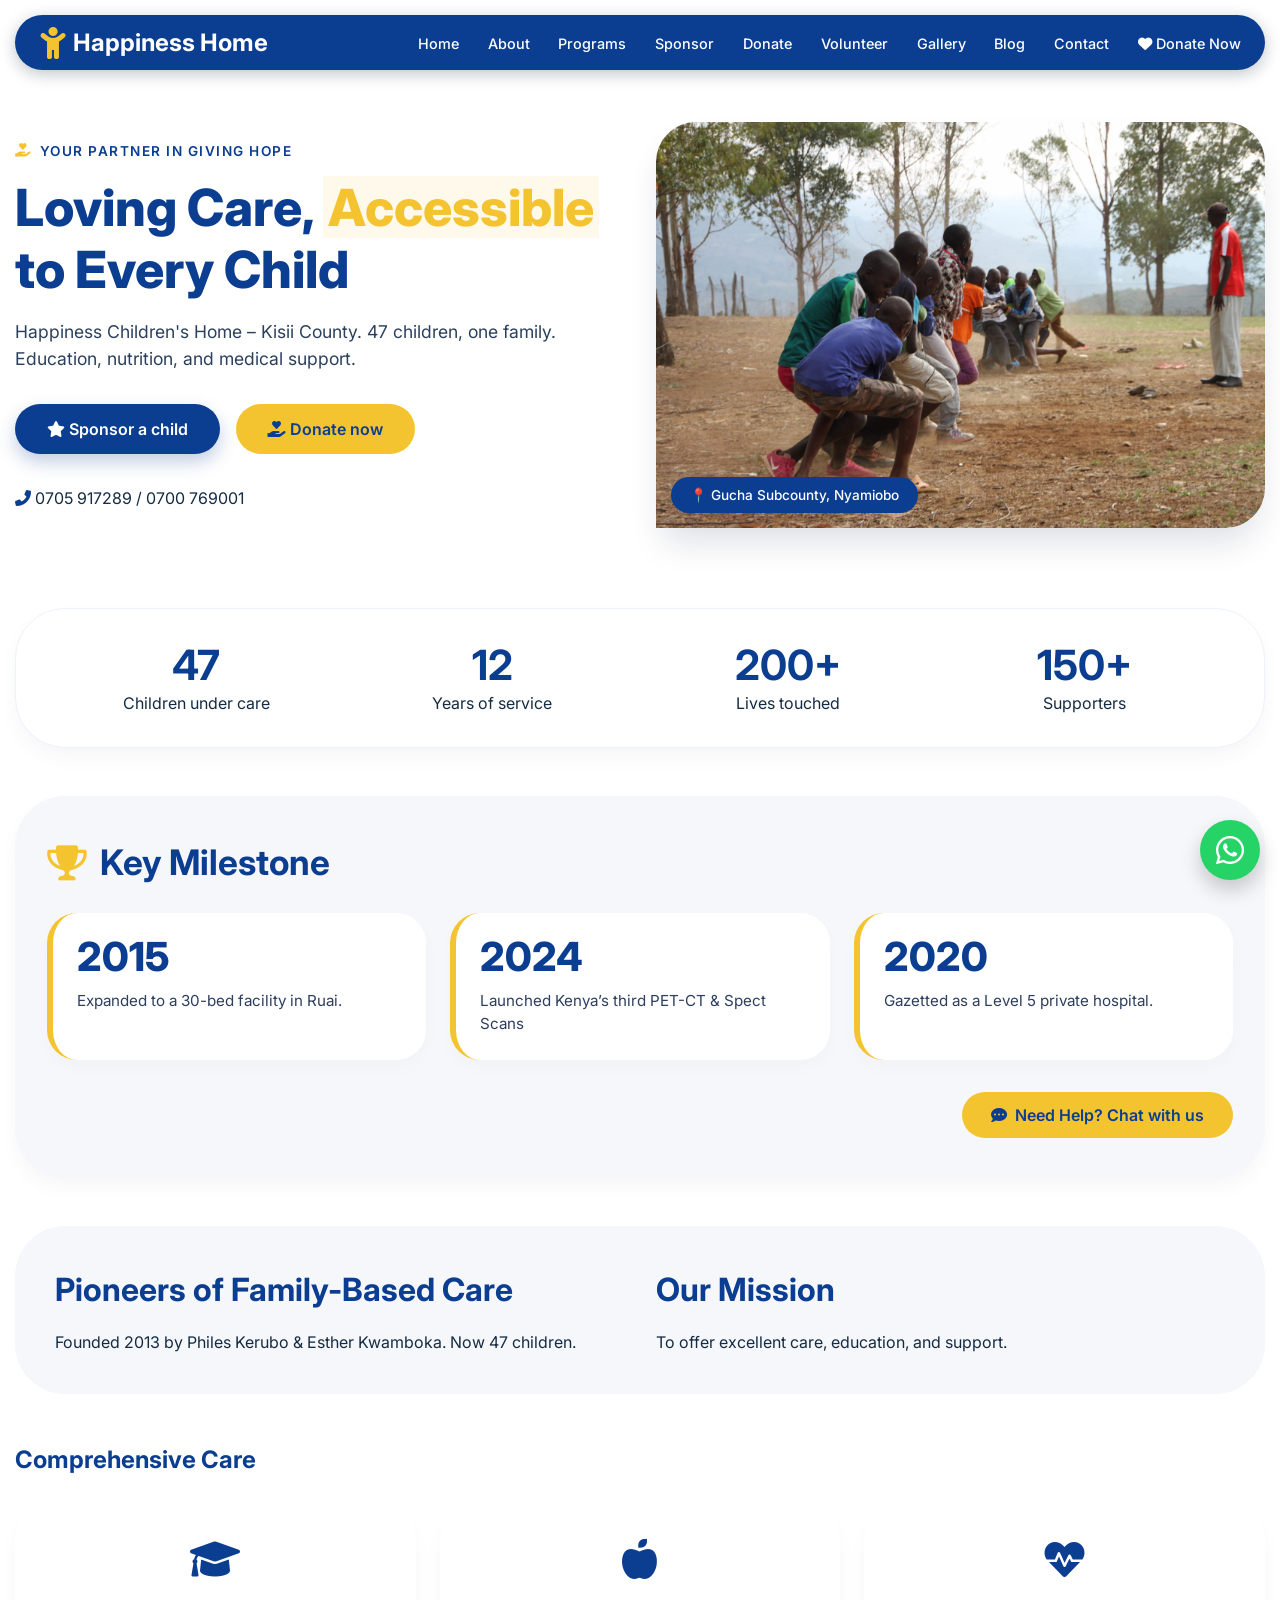
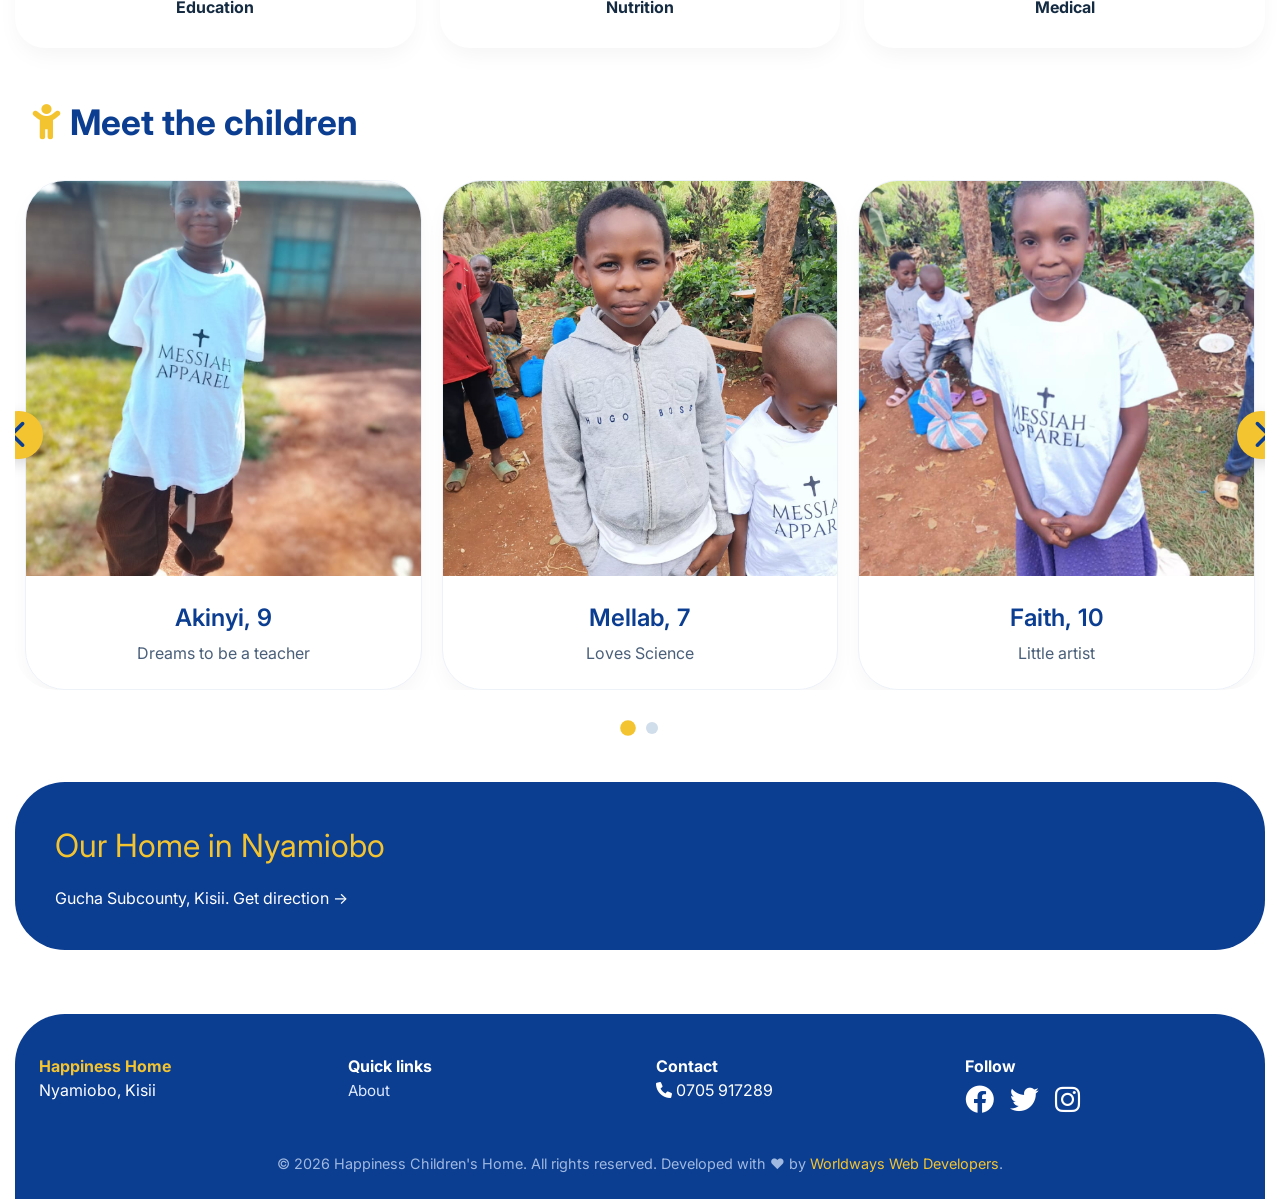
==== index.html @ 5573deca "buttons" ====
<!DOCTYPE html>
<html lang="en">
<head>
    <meta charset="UTF-8">
    <meta name="viewport" content="width=device-width, initial-scale=1.0, maximum-scale=5.0">
    <title>Happiness Children's Home | Kisii, Kenya</title>
    <!-- Font Awesome 6 -->
    <link rel="stylesheet" href="https://cdnjs.cloudflare.com/ajax/libs/font-awesome/6.0.0-beta3/css/all.min.css">
    <!-- Google Fonts: Inter -->
    <link rel="preconnect" href="https://fonts.googleapis.com">
    <link rel="preconnect" href="https://fonts.gstatic.com" crossorigin>
    <link href="https://fonts.googleapis.com/css2?family=Inter:opsz,wght@14..32,300..700&display=swap" rel="stylesheet">
    <style>
        /* === styles.css - fully responsive with logo image and mobile nav buttons === */
        * {
            margin: 0;
            padding: 0;
            box-sizing: border-box;
        }

        body {
            font-family: "Inter", sans-serif;
            background-color: #ffffff;
            color: #152b42;
            line-height: 1.5;
            padding: 15px 15px 0;
        }

        :root {
            --dark-blue: #0B3D91;
            --white: #FFFFFF;
            --soft-gold: #F4C430;
            --light-sky: #4DA6FF;
            --light-bg: #F5F7FA;
            --text-dark: #13294b;
            --shadow: 0 20px 35px -8px rgba(0, 30, 60, 0.15);
            --card-shadow: 0 10px 25px -5px rgba(0, 0, 0, 0.05);
        }

        /* floating navigation */
        .floating-nav {
            position: sticky;
            top: 15px;
            z-index: 1000;
            background-color: var(--dark-blue);
            box-shadow: 0 4px 16px rgba(0, 20, 40, 0.25);
            width: 100%;
            max-width: 1280px;
            margin: 0 auto 20px;
            border-radius: 60px;
        }

        .nav-container {
            display: flex;
            align-items: center;
            justify-content: space-between;
            padding: 0.6rem 1.5rem;
        }

        .logo img {
            height: 45px; /* adjust based on your logo */
            width: auto;
            display: block;
        }

        .nav-menu {
            display: flex;
            align-items: center;
            gap: 1.8rem;
            list-style: none;
        }

        .nav-menu li a {
            color: var(--white);
            text-decoration: none;
            font-weight: 500;
            font-size: 0.9rem;
            transition: 0.2s;
            padding-bottom: 0.25rem;
            border-bottom: 2px solid transparent;
            white-space: nowrap;
        }

        .nav-menu li a:hover {
            border-bottom-color: var(--soft-gold);
            color: var(--soft-gold);
        }

        .donate-btn-nav {
            background-color: var(--soft-gold);
            color: var(--dark-blue) !important;
            padding: 0.5rem 1.5rem !important;
            border-radius: 40px;
            font-weight: 600;
            border-bottom: none !important;
            box-shadow: 0 4px 12px rgba(0,0,0,0.1);
        }

        .donate-btn-nav:hover {
            background-color: #e6b220;
            color: #0a2e6e !important;
        }

        .hamburger {
            display: none;
            font-size: 2rem;
            color: white;
            background: none;
            border: none;
            cursor: pointer;
        }

        /* mobile menu - now contains image + navigation buttons */
        .mobile-menu {
            display: none;
            position: fixed;
            top: 85px;
            left: 15px;
            right: 15px;
            background: var(--light-bg);
            border-radius: 30px;
            padding: 1.5rem;
            box-shadow: var(--shadow);
            z-index: 999;
            border: 2px solid var(--soft-gold);
            max-height: 80vh;
            overflow-y: auto;
        }

        .mobile-menu:not(.hide) {
            display: block;
        }

        .mobile-menu img {
            max-width: 100%;
            height: auto;
            border-radius: 20px;
            display: block;
            margin: 0 auto 1.5rem;
            border: 3px solid white;
            box-shadow: 0 10px 20px rgba(0,0,0,0.1);
        }

        .mobile-nav-links {
            list-style: none;
            padding: 0;
        }

        .mobile-nav-links li {
            margin-bottom: 0.8rem;
        }

        .mobile-nav-links li a {
            display: block;
            padding: 0.8rem 1rem;
            background: white;
            color: var(--dark-blue);
            text-decoration: none;
            font-weight: 500;
            border-radius: 40px;
            text-align: center;
            border: 1px solid #e0e7f0;
            transition: 0.2s;
        }

        .mobile-nav-links li a:hover {
            background: var(--soft-gold);
            color: var(--dark-blue);
            border-color: var(--soft-gold);
        }

        .mobile-nav-links .donate-btn-mobile {
            background: var(--soft-gold);
            color: var(--dark-blue);
            font-weight: 700;
            border: none;
        }

        .mobile-nav-links .donate-btn-mobile:hover {
            background: #e6b220;
        }

        .mobile-contact {
            margin-top: 1.5rem;
            text-align: center;
            color: var(--dark-blue);
            font-weight: 500;
        }

        /* main content */
        main {
            max-width: 1280px;
            margin: 0 auto;
            padding: 0;
        }

        /* hero section */
        .hero {
            display: flex;
            align-items: center;
            gap: 2rem;
            padding: 2rem 0 3rem;
            flex-wrap: wrap;
        }

        .hero-content {
            flex: 1 1 45%;
            min-width: 280px;
        }

        .hero-content .badge {
            color: var(--dark-blue);
            font-weight: 600;
            text-transform: uppercase;
            letter-spacing: 1.5px;
            font-size: 0.85rem;
            margin-bottom: 1rem;
            display: flex;
            align-items: center;
            gap: 0.5rem;
            flex-wrap: wrap;
        }

        .hero-content h1 {
            font-size: clamp(2.2rem, 6vw, 3.2rem);
            font-weight: 800;
            line-height: 1.2;
            color: var(--dark-blue);
            margin-bottom: 1.2rem;
        }

        .hero-content h1 span {
            color: var(--soft-gold);
            background: rgba(244, 196, 48, 0.1);
            padding: 0 0.3rem;
        }

        .hero-desc {
            font-size: 1.1rem;
            color: #2b405c;
            margin-bottom: 2rem;
            max-width: 550px;
        }

        .hero-buttons {
            display: flex;
            gap: 1rem;
            flex-wrap: wrap;
        }

        .btn {
            display: inline-block;
            padding: 0.8rem 2rem;
            border-radius: 60px;
            font-weight: 600;
            text-decoration: none;
            transition: 0.2s;
            text-align: center;
        }

        .btn-primary {
            background-color: var(--dark-blue);
            color: white;
            box-shadow: 0 8px 18px rgba(11,61,145,0.25);
        }

        .btn-gold {
            background-color: var(--soft-gold);
            color: var(--dark-blue);
        }

        .hero-image {
            flex: 1 1 45%;
            min-width: 280px;
            min-height: 300px;
            position: relative;
            box-shadow: var(--shadow);
            border-radius: 40px 40px 40px 0;
            overflow: hidden;
        }

        .hero-image img {
            width: 100%;
            height: 100%;
            object-fit: cover;
            display: block;
        }

        .hero-image::after {
            content: "📍 Gucha Subcounty, Nyamiobo";
            position: absolute;
            bottom: 15px;
            left: 15px;
            background: var(--dark-blue);
            color: white;
            padding: 0.5rem 1.2rem;
            border-radius: 60px;
            font-weight: 500;
            font-size: 0.85rem;
            z-index: 2;
        }

        /* impact stats */
        .impact-stats {
            display: flex;
            flex-wrap: wrap;
            justify-content: space-between;
            background: white;
            border-radius: 50px;
            padding: 1.5rem 2rem;
            box-shadow: var(--card-shadow);
            margin: 2rem 0 3rem;
            border: 1px solid #edf2f9;
        }

        .stat-item {
            text-align: center;
            flex: 1 1 120px;
            margin: 0.5rem 0;
        }

        .stat-item h3 {
            font-size: clamp(1.8rem, 5vw, 2.6rem);
            color: var(--dark-blue);
            font-weight: 700;
            line-height: 1.2;
        }

        /* milestone section */
        .milestone-section {
            background: var(--light-bg);
            border-radius: 50px;
            padding: 2.5rem 2rem;
            margin: 3rem 0;
            box-shadow: var(--card-shadow);
        }

        .milestone-section h2 {
            color: var(--dark-blue);
            font-size: clamp(1.8rem, 5vw, 2.2rem);
            font-weight: 700;
            margin-bottom: 1.5rem;
            display: flex;
            align-items: center;
            gap: 0.8rem;
            flex-wrap: wrap;
        }

        .milestone-grid {
            display: flex;
            flex-wrap: wrap;
            gap: 1.5rem;
            justify-content: space-between;
        }

        .milestone-card {
            flex: 1 1 180px;
            background: white;
            border-radius: 30px;
            padding: 1.5rem;
            box-shadow: 0 8px 20px rgba(0,0,0,0.02);
            border-left: 6px solid var(--soft-gold);
        }

        .milestone-card .year {
            font-size: clamp(1.8rem, 4vw, 2.5rem);
            font-weight: 800;
            color: var(--dark-blue);
            line-height: 1;
        }

        .milestone-card .desc {
            margin-top: 0.8rem;
            color: #2d3e5f;
            font-size: 0.95rem;
        }

        .chat-link {
            margin-top: 2rem;
            text-align: right;
        }

        .chat-link a {
            background: var(--soft-gold);
            color: var(--dark-blue);
            padding: 0.7rem 1.8rem;
            border-radius: 60px;
            text-decoration: none;
            font-weight: 600;
            display: inline-flex;
            align-items: center;
            gap: 0.5rem;
            font-size: 1rem;
        }

        /* story mission */
        .story-mission {
            display: flex;
            flex-wrap: wrap;
            gap: 2rem;
            background: var(--light-bg);
            border-radius: 50px;
            padding: 2.5rem;
            margin: 3rem 0;
        }
        .story-col {
            flex: 1 1 250px;
        }
        .story-col h2 {
            color: var(--dark-blue);
            font-size: clamp(1.6rem, 4vw, 2rem);
            margin-bottom: 1rem;
        }

        /* programs grid */
        .programs-grid {
            display: grid;
            grid-template-columns: repeat(auto-fit, minmax(200px, 1fr));
            gap: 1.5rem;
            margin: 2rem 0;
        }
        .prog-card {
            background: white;
            padding: 1.8rem;
            border-radius: 30px;
            box-shadow: var(--card-shadow);
            text-align: center;
        }
        .prog-card i {
            font-size: 2.5rem;
            color: var(--dark-blue);
            margin-bottom: 1rem;
        }

        /* children grid */
        .children-grid {
            display: grid;
            grid-template-columns: repeat(auto-fit, minmax(240px, 1fr));
            gap: 1.5rem;
            margin: 2rem 0;
        }
        .child-card {
            background: white;
            border-radius: 30px;
            box-shadow: var(--card-shadow);
            overflow: hidden;
        }
        .child-avatar {
            height: 180px;
            background: #c2d9ff;
            display: flex;
            align-items: center;
            justify-content: center;
            font-size: 3.5rem;
        }
        .child-info {
            padding: 1.2rem;
        }

        /* flagship */
        .flagship-section {
            background: var(--dark-blue);
            color: white;
            border-radius: 50px;
            padding: 2.5rem;
            margin: 3rem 0;
        }
        .flagship-header {
            color: var(--soft-gold);
            font-size: clamp(1.6rem, 4vw, 2rem);
            margin-bottom: 1rem;
        }

        /* floating whatsapp */
        .floating-whatsapp {
            position: fixed;
            bottom: 20px;
            right: 20px;
            background-color: #25D366;
            color: white;
            width: 60px;
            height: 60px;
            border-radius: 50%;
            display: flex;
            align-items: center;
            justify-content: center;
            font-size: 2rem;
            box-shadow: 0 10px 20px rgba(0,0,0,0.2);
            z-index: 999;
            text-decoration: none;
        }

        /* footer */
        footer {
            background: var(--dark-blue);
            color: white;
            margin-top: 4rem;
            padding: 2.5rem 1.5rem 1.5rem;
            border-radius: 50px 50px 0 0;
        }
        .footer-grid {
            max-width: 1280px;
            margin: 0 auto;
            display: grid;
            grid-template-columns: repeat(auto-fit, minmax(160px, 1fr));
            gap: 2rem;
        }
        .footer-col a {
            color: #deeaff;
            text-decoration: none;
            font-size: 0.95rem;
        }
        .social-icons a {
            font-size: 1.8rem;
            margin-right: 1rem;
            color: white;
        }
        .copyright {
            text-align: center;
            padding-top: 2rem;
            color: #a0b9e0;
            font-size: 0.9rem;
        }

        /* mobile breakpoints */
        @media screen and (max-width: 900px) {
            .nav-menu {
                display: none; /* hide desktop menu */
            }

            .hamburger {
                display: block;
            }

            body {
                padding: 10px 10px 0;
            }

            .floating-nav {
                top: 10px;
                border-radius: 40px;
            }

            .logo img {
                height: 40px;
            }

            .hero {
                padding: 1.5rem 0 2rem;
            }

            .hero-buttons .btn {
                width: 100%;
            }

            .impact-stats {
                flex-direction: column;
                gap: 1rem;
            }

            .milestone-grid {
                flex-direction: column;
            }

            .chat-link {
                text-align: center;
            }

            .chat-link a {
                width: 100%;
                justify-content: center;
            }

            .programs-grid {
                grid-template-columns: 1fr;
            }
        }

        /* small phones */
        @media screen and (max-width: 480px) {
            .hero-content h1 {
                font-size: 2rem;
            }

            .hero-image {
                min-height: 250px;
            }

            .hero-image::after {
                font-size: 0.75rem;
                padding: 0.4rem 1rem;
            }

            .footer-grid {
                grid-template-columns: 1fr;
                text-align: center;
            }

            .social-icons {
                justify-content: center;
                display: flex;
            }
        }
         .logo a {
            font-weight: 700;
            font-size: 1.5rem;
            color: var(--white);
            text-decoration: none;
            display: flex;
            align-items: center;
            gap: 0.4rem;
        }

        .logo i {
            color: var(--soft-gold);
            font-size: 2rem;
        }
    </style>
</head>
<body>
    <!-- floating navigation with logo image -->
    <nav class="floating-nav">
        <div class="nav-container">
            <div class="logo">
                  <a href="#"><i class="fas fa-child"></i> Happiness Home</a>
            </div>
            <!-- desktop menu -->
            <ul class="nav-menu" id="navMenu">
                <li><a href="index.html">Home</a></li>
            <li><a href="about.html">About</a></li>
            <li><a href="programs.html">Programs</a></li>
            <li><a href="sponsor.html">Sponsor</a></li>
            <li><a href="donate.html">Donate</a></li>
            <li><a href="volunteer.html">Volunteer</a></li>
            <li><a href="gallery.html">Gallery</a></li>
            <li><a href="blog.html">Blog</a></li>
            <li><a href="contact.html">Contact</a></li>
            <li><a href="donate.html" class="donate-btn-mobile"><i class="fas fa-heart"></i> Donate Now</a></li>
            </ul>
            <!-- hamburger button -->
            <button class="hamburger" id="hamburgerBtn"><i class="fas fa-bars"></i></button>
        </div>
    </nav>

    <!-- mobile menu (image + navigation buttons) -->
    <div id="mobileMenu" class="mobile-menu hide">
        <ul class="mobile-nav-links">
            <li><a href="index.html">Home</a></li>
            <li><a href="about.html">About</a></li>
            <li><a href="programs.html">Programs</a></li>
            <li><a href="sponsor.html">Sponsor</a></li>
            <li><a href="donate.html">Donate</a></li>
            <li><a href="volunteer.html">Volunteer</a></li>
            <li><a href="gallery.html">Gallery</a></li>
            <li><a href="blog.html">Blog</a></li>
            <li><a href="contact.html">Contact</a></li>
            <li><a href="donate.html" class="donate-btn-mobile"><i class="fas fa-heart"></i> Donate Now</a></li>
        </ul>
        <div class="mobile-contact">
            <i class="fas fa-phone-alt"></i> 0705 917289 | 0700 769001
        </div>
    </div>

    <!-- floating whatsapp -->
    <a href="https://wa.me/254705917289" class="floating-whatsapp" target="_blank"><i class="fab fa-whatsapp"></i></a>

    <main>
        <!-- hero section with image -->
        <section class="hero">
            <div class="hero-content">
                <div class="badge"><i class="fas fa-hand-holding-heart" style="color:var(--soft-gold);"></i> YOUR PARTNER IN GIVING HOPE</div>
                <h1>Loving Care, <span>Accessible</span> to Every Child</h1>
                <p class="hero-desc">Happiness Children's Home – Kisii County. 47 children, one family. Education, nutrition, and medical support.</p>
                <div class="hero-buttons">
                    <a href="sponsor.html" class="btn btn-primary"><i class="fas fa-star"></i> Sponsor a child</a>
                    <a href="donate.html" class="btn btn-gold"><i class="fas fa-hand-holding-heart"></i> Donate now</a>
                </div>
                <p style="margin-top: 2rem;"><i class="fas fa-phone-alt" style="color:var(--dark-blue);"></i> 0705 917289 / 0700 769001</p>
            </div>
            <div class="hero-image">
                <img src="images/home.png" alt="Happiness Children's Home" onerror="this.onerror=null; this.src='images/home.jpg'">
            </div>
        </section>

        <!-- impact stats -->
        <div class="impact-stats">
            <div class="stat-item"><h3>47</h3><p>Children under care</p></div>
            <div class="stat-item"><h3>12</h3><p>Years of service</p></div>
            <div class="stat-item"><h3>200+</h3><p>Lives touched</p></div>
            <div class="stat-item"><h3>150+</h3><p>Supporters</p></div>
        </div>

        <!-- milestone section -->
        <div class="milestone-section">
            <h2><i class="fas fa-trophy" style="color:var(--soft-gold);"></i> Key Milestone</h2>
            <div class="milestone-grid">
                <div class="milestone-card">
                    <div class="year">2015</div>
                    <div class="desc">Expanded to a 30-bed facility in Ruai.</div>
                </div>
                <div class="milestone-card">
                    <div class="year">2024</div>
                    <div class="desc">Launched Kenya’s third PET-CT & Spect Scans</div>
                </div>
                <div class="milestone-card">
                    <div class="year">2020</div>
                    <div class="desc">Gazetted as a Level 5 private hospital.</div>
                </div>
            </div>
            <div class="chat-link">
                <a href="#"><i class="fas fa-comment-dots"></i> Need Help? Chat with us</a>
            </div>
        </div>

        <!-- story mission -->
        <div class="story-mission">
            <div class="story-col">
                <h2>Pioneers of Family-Based Care</h2>
                <p>Founded 2013 by Philes Kerubo & Esther Kwamboka. Now 47 children.</p>
            </div>
            <div class="story-col">
                <h2>Our Mission</h2>
                <p>To offer excellent care, education, and support.</p>
            </div>
        </div>

        <h2 style="color:var(--dark-blue);">Comprehensive Care</h2>
        <div class="programs-grid">
            <div class="prog-card"><i class="fas fa-graduation-cap"></i><h4>Education</h4></div>
            <div class="prog-card"><i class="fas fa-apple-alt"></i><h4>Nutrition</h4></div>
            <div class="prog-card"><i class="fas fa-heartbeat"></i><h4>Medical</h4></div>
        </div>

       <!-- ========== MEET THE CHILDREN CAROUSEL SECTION ========== -->
<!-- Include this HTML where you want the carousel to appear.   -->
<!-- Make sure the images (child1.png, child2.png, ...) exist   -->
<!-- in the "images" folder, or adjust the paths accordingly.   -->

<style>
  /* ---------- carousel container ---------- */
  .children-carousel-section {
    margin: 3rem 0;
    position: relative;
    font-family: 'Inter', sans-serif;
  }

  .children-carousel-section h2 {
    color: #0B3D91;
    font-size: 2.2rem;
    margin-bottom: 2rem;
    padding: 0 1rem;
  }

  .carousel-container {
    position: relative;
    max-width: 1280px;
    margin: 0 auto;
    overflow: hidden;
    border-radius: 40px;
  }

  .carousel-track-wrapper {
    overflow: hidden;
    border-radius: 40px;
  }

  .carousel-track {
    display: flex;
    transition: transform 0.4s ease-in-out;
    gap: 0; /* no gap – images will be side by side */
  }

  /* ---------- child card ---------- */
  .child-card-carousel {
    flex: 0 0 calc(33.333% - 0px); /* three items per row on desktop */
    min-width: 0;
    padding: 0 10px; /* small spacing between cards */
    box-sizing: border-box;
  }

  .child-card-inner {
    background: white;
    border-radius: 40px;
    overflow: hidden;
    box-shadow: 0 10px 25px -5px rgba(0, 0, 0, 0.05);
    border: 1px solid #edf2f9;
    transition: all 0.3s ease;
    cursor: pointer;
  }

  .child-card-inner:hover {
    transform: scale(1.02);
    box-shadow: 0 20px 30px -8px rgba(11, 61, 145, 0.2);
    border-color: #F4C430;
  }

  .child-image {
    width: 100%;
    aspect-ratio: 1 / 1; /* square image */
    overflow: hidden;
    background: #c2d9ff; /* fallback */
  }

  .child-image img {
    width: 100%;
    height: 100%;
    object-fit: cover;
    display: block;
    transition: transform 0.4s ease;
  }

  .child-card-inner:hover .child-image img {
    transform: scale(1.05);
  }

  .child-info-carousel {
    padding: 1.5rem;
    text-align: center;
  }

  .child-info-carousel h4 {
    font-size: 1.5rem;
    color: #0B3D91;
    margin-bottom: 0.3rem;
    font-weight: 600;
  }

  .child-info-carousel p {
    color: #4a5f79;
    font-size: 1rem;
  }

  /* ---------- navigation arrows ---------- */
  .carousel-arrow {
    position: absolute;
    top: 50%;
    transform: translateY(-50%);
    width: 48px;
    height: 48px;
    background: #F4C430;
    border: none;
    border-radius: 50%;
    box-shadow: 0 5px 15px rgba(0,0,0,0.15);
    cursor: pointer;
    display: flex;
    align-items: center;
    justify-content: center;
    font-size: 1.8rem;
    color: #0B3D91;
    transition: all 0.2s;
    z-index: 10;
  }

  .carousel-arrow:hover {
    background: #e6b220;
    transform: translateY(-50%) scale(1.05);
  }

  .carousel-arrow.left {
    left: -20px;
  }

  .carousel-arrow.right {
    right: -20px;
  }

  /* ---------- dots indicators ---------- */
  .carousel-dots {
    display: flex;
    justify-content: center;
    gap: 12px;
    margin-top: 2rem;
  }

  .dot {
    width: 12px;
    height: 12px;
    border-radius: 50%;
    background: #d0ddeb;
    border: none;
    cursor: pointer;
    transition: all 0.2s;
  }

  .dot.active {
    background: #F4C430;
    transform: scale(1.3);
  }

  /* ---------- responsive design ---------- */
  @media screen and (max-width: 1000px) {
    .child-card-carousel {
      flex: 0 0 calc(50% - 0px); /* two items per row on tablet */
    }
    .carousel-arrow.left {
      left: -10px;
    }
    .carousel-arrow.right {
      right: -10px;
    }
  }

  @media screen and (max-width: 600px) {
    .child-card-carousel {
      flex: 0 0 calc(100% - 0px); /* one item per row on mobile */
    }
    .carousel-arrow {
      width: 40px;
      height: 40px;
      font-size: 1.5rem;
    }
    .carousel-arrow.left {
      left: 5px;
    }
    .carousel-arrow.right {
      right: 5px;
    }
    .children-carousel-section h2 {
      font-size: 1.8rem;
      text-align: center;
    }
  }

  /* fallback if images missing */
  .child-image img[src*="child"] {
    background: #c2d9ff;
  }
</style>

<section class="children-carousel-section">
  <h2><i class="fas fa-child" style="color: #F4C430;"></i> Meet the children</h2>

  <div class="carousel-container">
    <div class="carousel-track-wrapper">
      <div class="carousel-track" id="childTrack">
        <!-- child cards will be injected here via JavaScript -->
      </div>
    </div>

    <!-- navigation arrows -->
    <button class="carousel-arrow left" id="prevChildBtn"><i class="fas fa-chevron-left"></i></button>
    <button class="carousel-arrow right" id="nextChildBtn"><i class="fas fa-chevron-right"></i></button>
  </div>

  <!-- dots indicators -->
  <div class="carousel-dots" id="childDots"></div>
</section>

<script>
  (function() {
    // ---------- CHILDREN DATA ----------
    // Replace with your actual children data. Images should be in "images/" folder.
    const children = [
      { name: 'Akinyi', age: 9, image: 'images/m1.jpg', dream: 'Dreams to be a teacher' },
      { name: 'Mellab', age: 7, image: 'images/m2.jpg', dream: 'Loves Science' },
      { name: 'Faith', age: 10, image: 'images/m3.jpg', dream: 'Little artist' },
      { name: 'Mary', age: 9, image: 'images/m4.jpg', dream: 'Loves science' },
      { name: 'Miriam', age: 11, image: 'images/m5.jpg', dream: 'Wants to be a nurse' },
      { name: 'Samuel', age: 3, image: 'images/m6.jpg', dream: 'Enjoys singing' }
      // add more as needed
    ];

    // Carousel configuration
    const track = document.getElementById('childTrack');
    const dotsContainer = document.getElementById('childDots');
    const prevBtn = document.getElementById('prevChildBtn');
    const nextBtn = document.getElementById('nextChildBtn');

    let currentIndex = 0;
    let visibleCount = 3; // default, will update on resize

    // Function to determine visible cards based on screen width
    function getVisibleCount() {
      if (window.innerWidth <= 600) return 1;
      if (window.innerWidth <= 1000) return 2;
      return 3;
    }

    // Render all cards
    function renderCards() {
      track.innerHTML = '';
      children.forEach((child, index) => {
        const card = document.createElement('div');
        card.className = 'child-card-carousel';
        card.innerHTML = `
          <div class="child-card-inner">
            <div class="child-image">
              <img src="${child.image}" alt="${child.name}" 
                onerror="this.onerror=null; this.src='data:image/svg+xml,%3Csvg%20xmlns%3D%22http%3A%2F%2Fwww.w3.org%2F2000%2Fsvg%22%20width%3D%22400%22%20height%3D%22400%22%20viewBox%3D%220%200%20400%20400%22%3E%3Crect%20width%3D%22400%22%20height%3D%22400%22%20fill%3D%22%23c2d9ff%22%2F%3E%3Ctext%20x%3D%2250%22%20y%3D%22200%22%20font-family%3D%22Arial%22%20font-size%3D%2224%22%20fill%3D%22%230B3D91%22%3E${child.name}%3C%2Ftext%3E%3C%2Fsvg%3E';">
            </div>
            <div class="child-info-carousel">
              <h4>${child.name}, ${child.age}</h4>
              <p>${child.dream}</p>
            </div>
          </div>
        `;
        track.appendChild(card);
      });
    }

    // Update dots
    function updateDots() {
      const totalSlides = Math.ceil(children.length / visibleCount);
      dotsContainer.innerHTML = '';
      for (let i = 0; i < totalSlides; i++) {
        const dot = document.createElement('button');
        dot.className = 'dot' + (i === currentIndex ? ' active' : '');
        dot.setAttribute('data-index', i);
        dot.addEventListener('click', () => {
          currentIndex = i;
          slideToCurrent();
          updateDots();
        });
        dotsContainer.appendChild(dot);
      }
    }

    // Slide to current index based on visible count
    function slideToCurrent() {
      const maxIndex = Math.ceil(children.length / visibleCount) - 1;
      if (currentIndex < 0) currentIndex = 0;
      if (currentIndex > maxIndex) currentIndex = maxIndex;

      const slideWidth = track.children[0]?.offsetWidth || 0;
      const shift = currentIndex * visibleCount * slideWidth;
      track.style.transform = `translateX(-${shift}px)`;

      // update active dot
      Array.from(dotsContainer.children).forEach((dot, i) => {
        dot.classList.toggle('active', i === currentIndex);
      });
    }

    // Recalculate on resize
    function onResize() {
      const newVisible = getVisibleCount();
      if (newVisible !== visibleCount) {
        visibleCount = newVisible;
        currentIndex = 0; // reset to first slide
        updateDots();
        slideToCurrent();
      } else {
        // still need to adjust position because width changed
        slideToCurrent();
      }
    }

    // Event listeners
    prevBtn.addEventListener('click', () => {
      if (currentIndex > 0) {
        currentIndex--;
        slideToCurrent();
        updateDots();
      }
    });

    nextBtn.addEventListener('click', () => {
      const maxIndex = Math.ceil(children.length / visibleCount) - 1;
      if (currentIndex < maxIndex) {
        currentIndex++;
        slideToCurrent();
        updateDots();
      }
    });

    // Touch support (simple swipe)
    let touchStartX = 0;
    track.addEventListener('touchstart', (e) => {
      touchStartX = e.changedTouches[0].screenX;
    }, { passive: true });

    track.addEventListener('touchend', (e) => {
      const touchEndX = e.changedTouches[0].screenX;
      const diff = touchStartX - touchEndX;
      if (Math.abs(diff) > 50) { // swipe threshold
        if (diff > 0) {
          // swipe left -> next
          nextBtn.click();
        } else {
          // swipe right -> previous
          prevBtn.click();
        }
      }
    });

    // Initialize
    renderCards();
    visibleCount = getVisibleCount();
    updateDots();
    slideToCurrent();

    // Listen to resize
    window.addEventListener('resize', onResize);
  })();
</script>
<!-- ========== END CAROUSEL SECTION ========== -->

        <div class="flagship-section">
            <div class="flagship-header">Our Home in Nyamiobo</div>
            <p>Gucha Subcounty, Kisii. Get direction →</p>
        </div>
    </main>

    <footer>
        <div class="footer-grid">
            <div class="footer-col"><h4 style="color:var(--soft-gold);">Happiness Home</h4><p>Nyamiobo, Kisii</p></div>
            <div class="footer-col"><h4>Quick links</h4><p><a href="#">About</a></p></div>
            <div class="footer-col"><h4>Contact</h4><p><i class="fas fa-phone"></i> 0705 917289</p></div>
            <div class="footer-col"><h4>Follow</h4><div class="social-icons"><a href="#"><i class="fab fa-facebook"></i></a><a href="#"><i class="fab fa-twitter"></i></a><a href="#"><i class="fab fa-instagram"></i></a></div></div>
        </div>
        <!-- Copyright section with auto-updating year and developer credit -->
<div class="copyright" style="text-align: center; padding-top: 2rem; color: #a0b9e0; font-size: 0.9rem;">
    <p>
        © <span id="currentYear"></span> Happiness Children's Home. All rights reserved. 
        Developed with ❤️ by <a href="https://www.worldwaysweb-developers.co.ke/" target="_blank" rel="noopener noreferrer" style="color: #F4C430; text-decoration: none;">Worldways Web Developers</a>.
    </p>
</div>

<script>
    // Update copyright year automatically
    document.getElementById('currentYear').textContent = new Date().getFullYear();
</script>
    </footer>

    <script>
        (function() {
            const hamburger = document.getElementById('hamburgerBtn');
            const mobileMenu = document.getElementById('mobileMenu');

            // ensure hidden initially
            mobileMenu.classList.add('hide');

            hamburger.addEventListener('click', function(event) {
                event.stopPropagation();
                mobileMenu.classList.toggle('hide');
                // change icon
                const icon = hamburger.querySelector('i');
                if (mobileMenu.classList.contains('hide')) {
                    icon.classList.remove('fa-times');
                    icon.classList.add('fa-bars');
                } else {
                    icon.classList.remove('fa-bars');
                    icon.classList.add('fa-times');
                }
            });

            // close menu when clicking outside
            document.addEventListener('click', function(event) {
                if (!mobileMenu.contains(event.target) && !hamburger.contains(event.target) && !mobileMenu.classList.contains('hide')) {
                    mobileMenu.classList.add('hide');
                    hamburger.querySelector('i').classList.remove('fa-times');
                    hamburger.querySelector('i').classList.add('fa-bars');
                }
            });

            // prevent closing when clicking inside menu
            mobileMenu.addEventListener('click', function(event) {
                event.stopPropagation();
            });

            // handle window resize to reset menu if needed
            window.addEventListener('resize', function() {
                if (window.innerWidth > 900) {
                    mobileMenu.classList.add('hide');
                    const icon = hamburger.querySelector('i');
                    icon.classList.remove('fa-times');
                    icon.classList.add('fa-bars');
                }
            });
        })();
    </script>
</body>
</html>
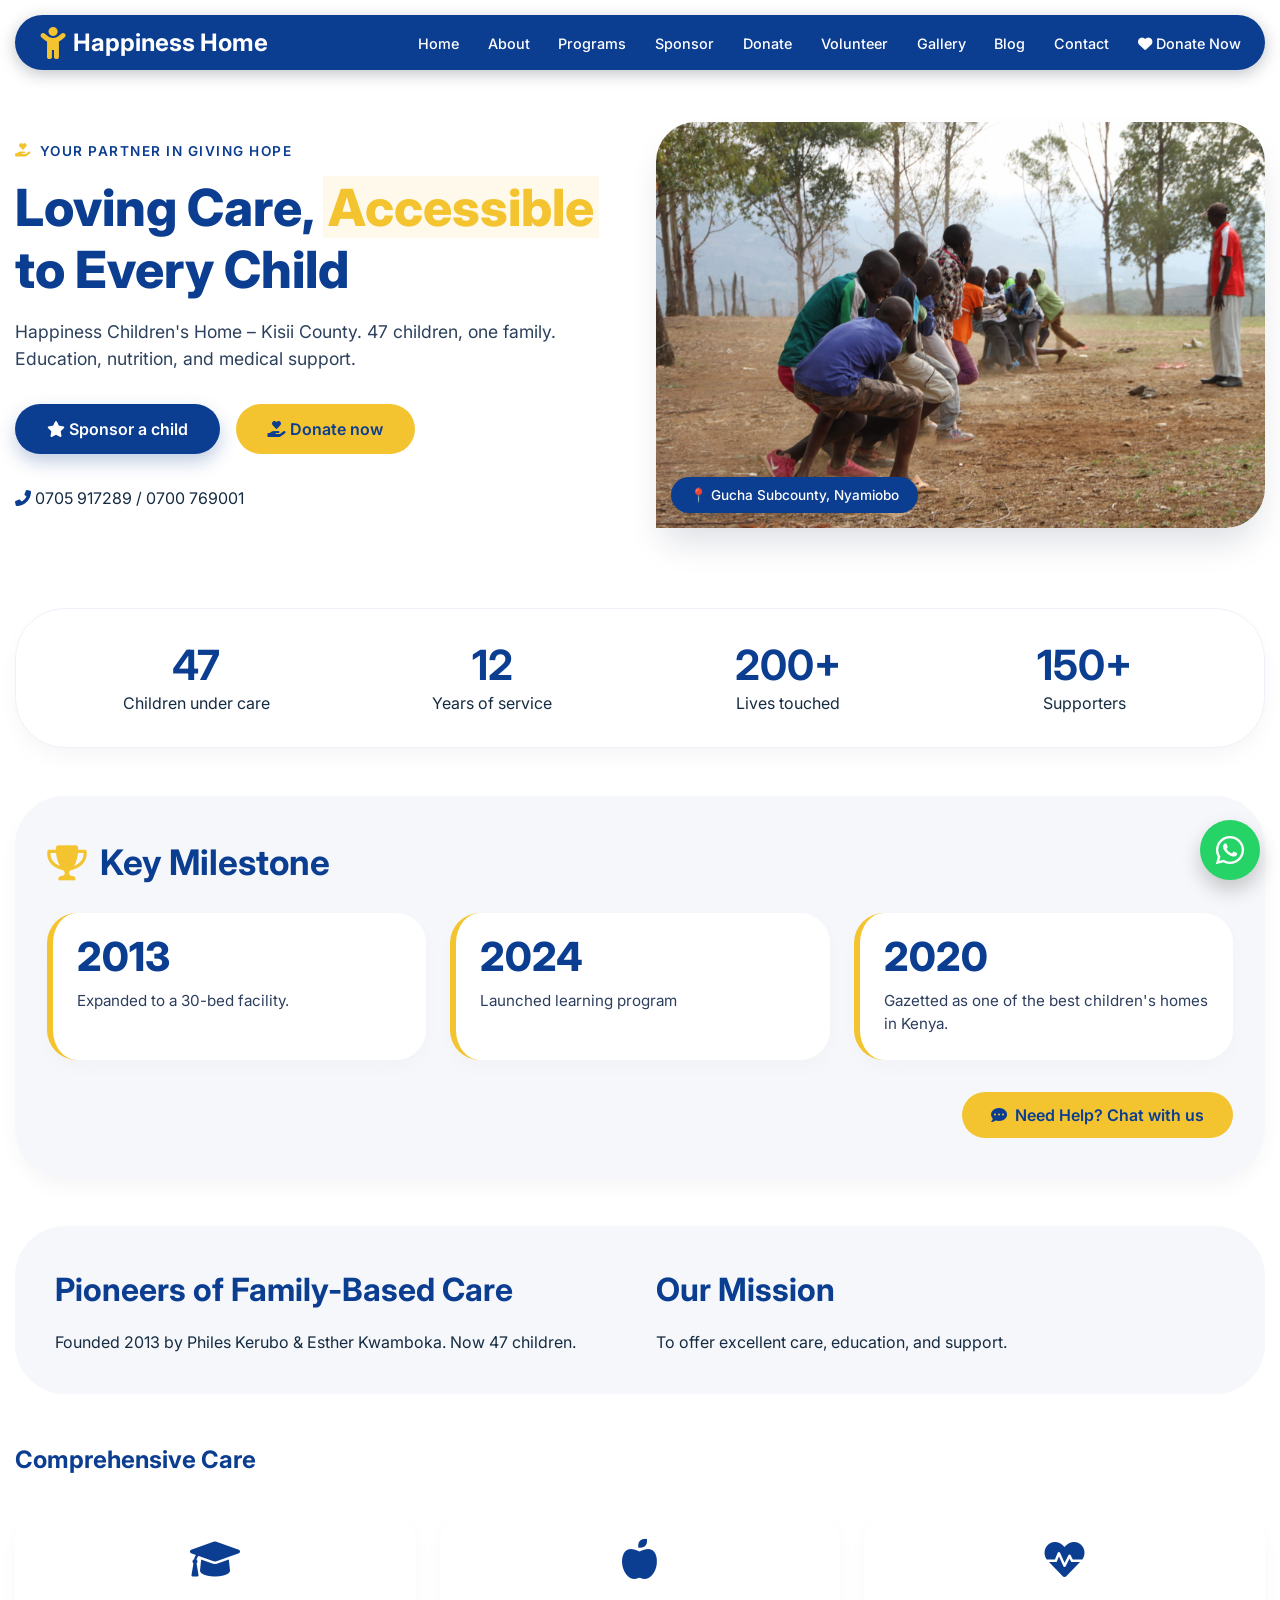
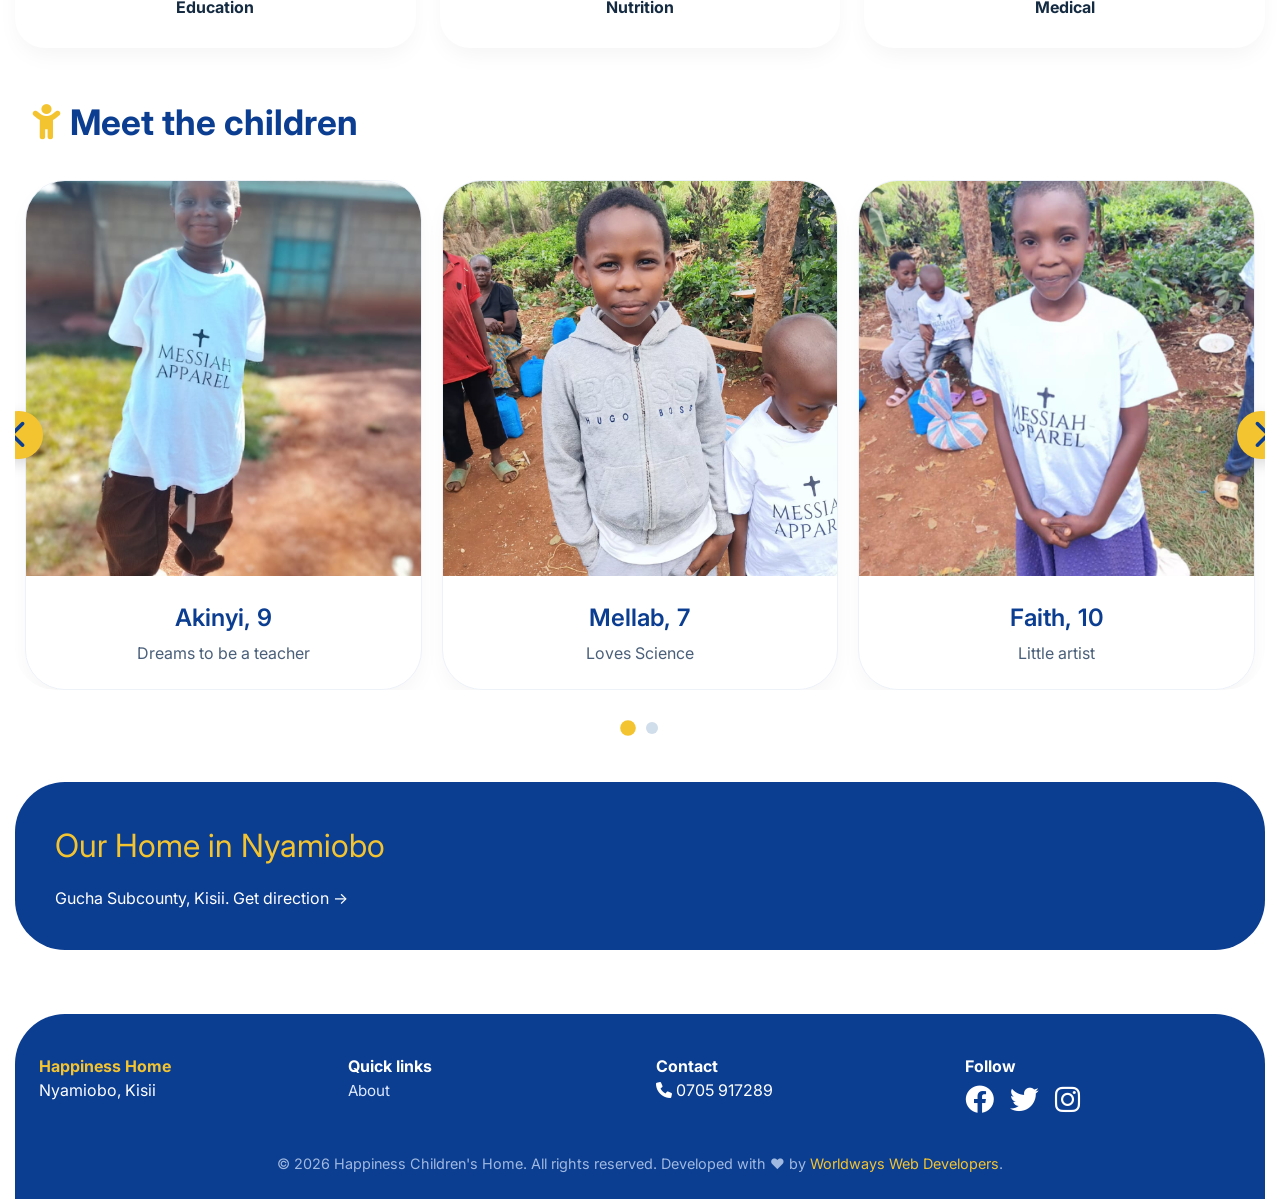
==== commit 1bcaf1ae: "full updated version of the web" ====
--- a/index.html
+++ b/index.html
@@ -695,16 +695,16 @@
             <h2><i class="fas fa-trophy" style="color:var(--soft-gold);"></i> Key Milestone</h2>
             <div class="milestone-grid">
                 <div class="milestone-card">
-                    <div class="year">2015</div>
-                    <div class="desc">Expanded to a 30-bed facility in Ruai.</div>
+                    <div class="year">2013</div>
+                    <div class="desc">Expanded to a 30-bed facility.</div>
                 </div>
                 <div class="milestone-card">
                     <div class="year">2024</div>
-                    <div class="desc">Launched Kenya’s third PET-CT & Spect Scans</div>
+                    <div class="desc">Launched learning program</div>
                 </div>
                 <div class="milestone-card">
                     <div class="year">2020</div>
-                    <div class="desc">Gazetted as a Level 5 private hospital.</div>
+                    <div class="desc">Gazetted as one of the best children's homes in Kenya.</div>
                 </div>
             </div>
             <div class="chat-link">
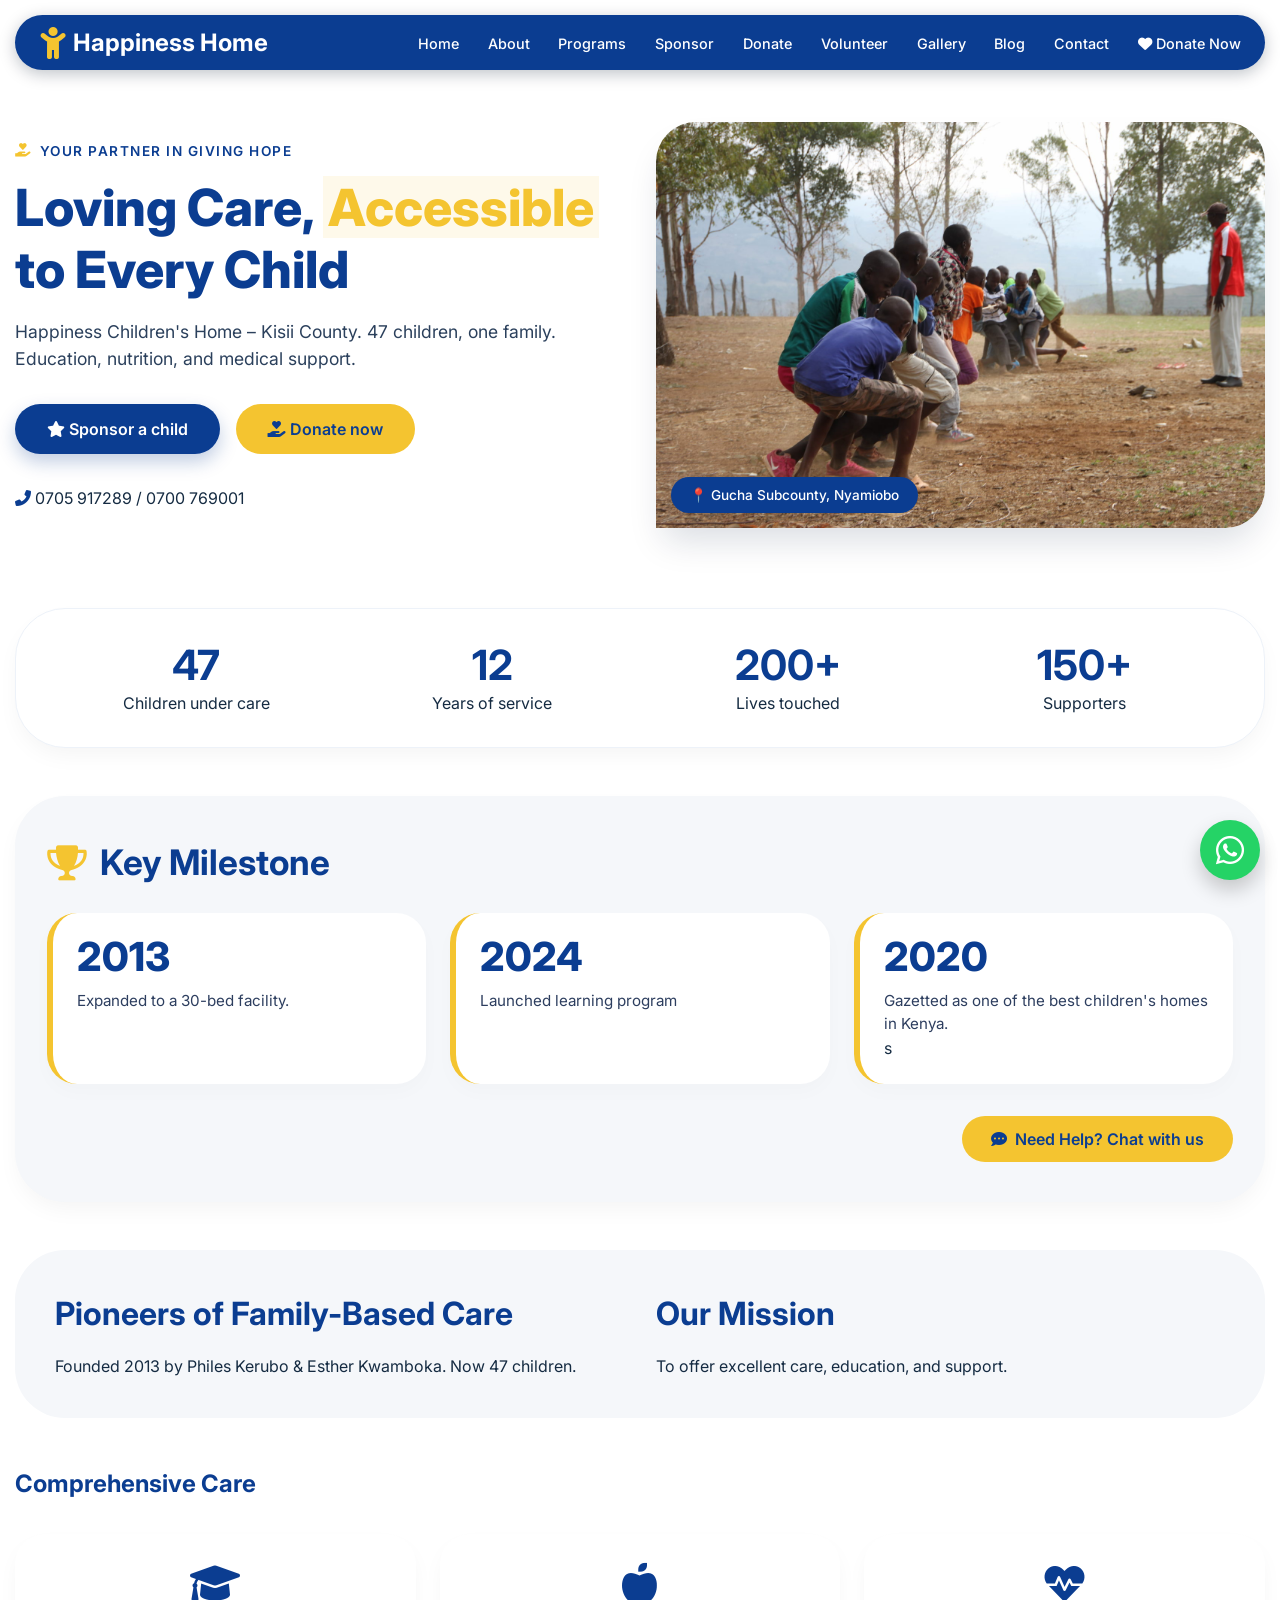
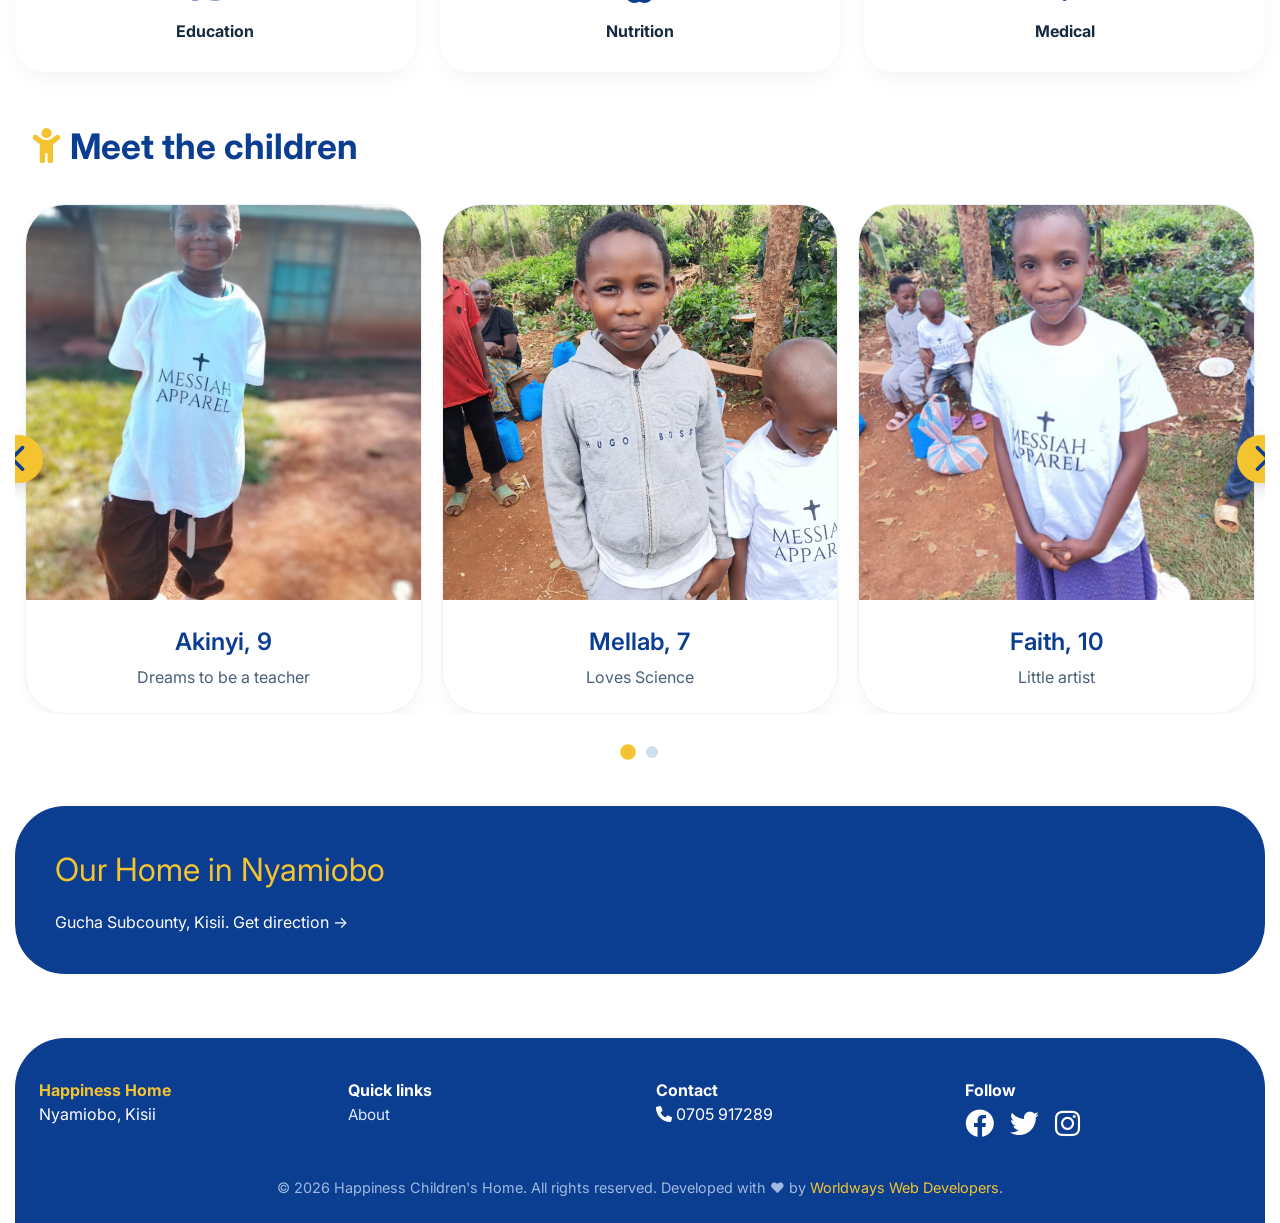
==== commit 477088ef: "google search console update" ====
--- a/index.html
+++ b/index.html
@@ -4,6 +4,7 @@
     <meta charset="UTF-8">
     <meta name="viewport" content="width=device-width, initial-scale=1.0, maximum-scale=5.0">
     <title>Happiness Children's Home | Kisii, Kenya</title>
+    <meta name="google-site-verification" content="googled5721e67840ba40a.html" />
     <!-- Font Awesome 6 -->
     <link rel="stylesheet" href="https://cdnjs.cloudflare.com/ajax/libs/font-awesome/6.0.0-beta3/css/all.min.css">
     <!-- Google Fonts: Inter -->
@@ -704,7 +705,7 @@
                 </div>
                 <div class="milestone-card">
                     <div class="year">2020</div>
-                    <div class="desc">Gazetted as one of the best children's homes in Kenya.</div>
+                    <div class="desc">Gazetted as one of the best children's homes in Kenya.</div>s
                 </div>
             </div>
             <div class="chat-link">
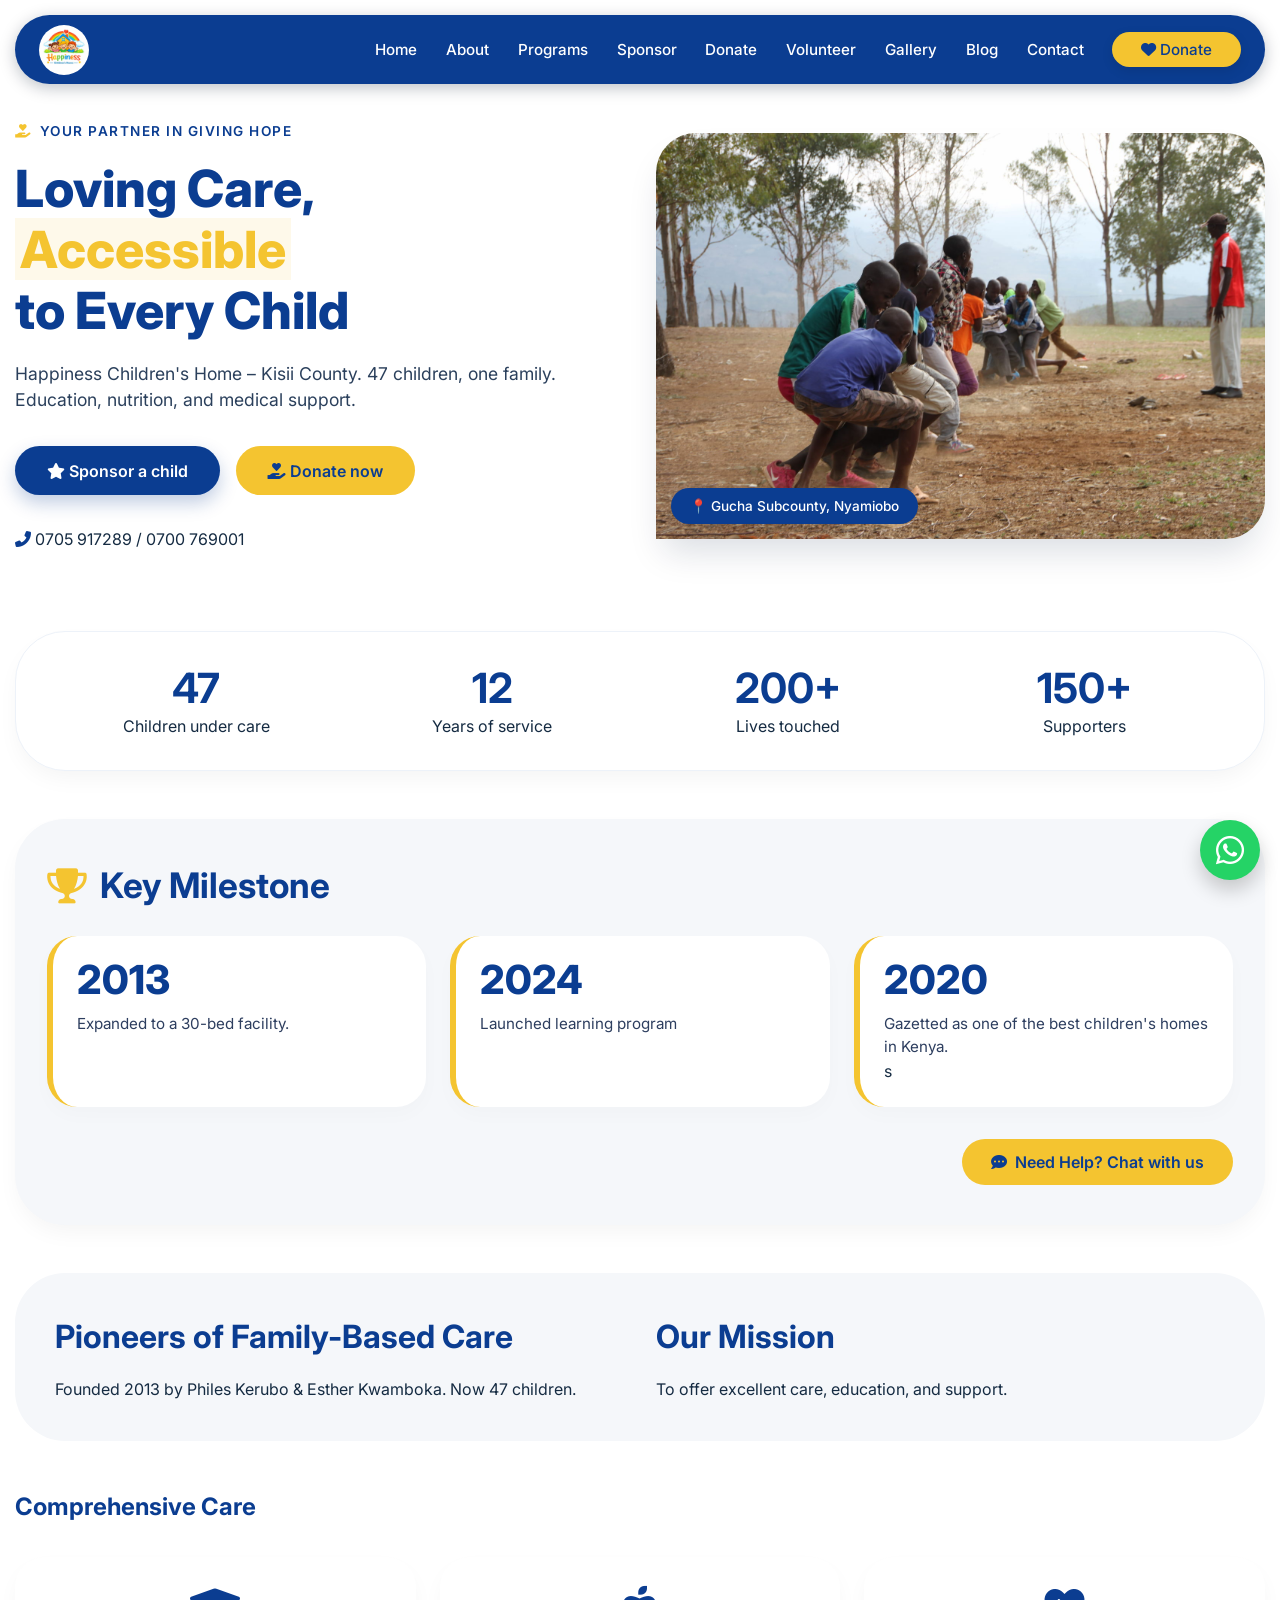
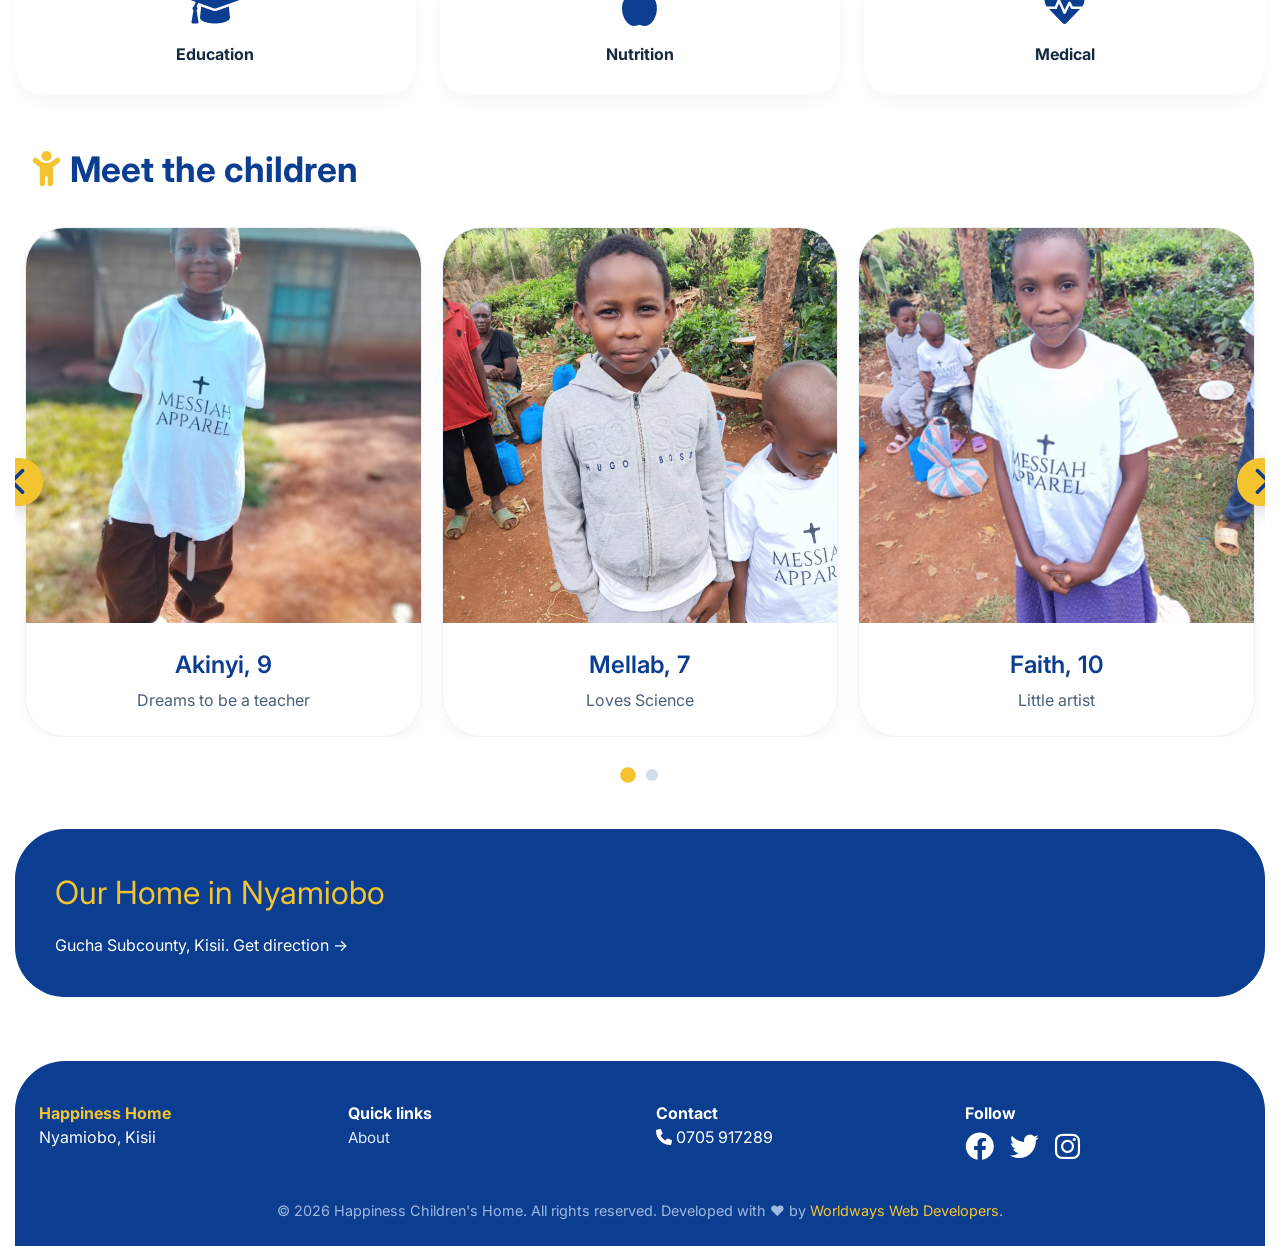
==== commit 5c760229: "logo updates" ====
--- a/index.html
+++ b/index.html
@@ -1,10 +1,36 @@
 <!DOCTYPE html>
 <html lang="en">
 <head>
+    <!-- Favicon -->
+<link rel="icon" type="image/jpeg" href="images/logo.jpg">
     <meta charset="UTF-8">
     <meta name="viewport" content="width=device-width, initial-scale=1.0, maximum-scale=5.0">
-    <title>Happiness Children's Home | Kisii, Kenya</title>
+    <!-- Primary Meta Tags -->
+<title>Happiness Children's Home | Kisii, Kenya</title>
+<meta name="title" content="Happiness Children's Home | Kisii, Kenya">
+<meta name="description" content="Happiness Children's Home is a registered children's home in Kisii County, Kenya, providing love, education, and care to orphaned and vulnerable children.">
+
+<!-- Open Graph / Facebook -->
+<meta property="og:type" content="website">
+<meta property="og:url" content="https://happinesschildrenshome.co.ke/">
+<meta property="og:title" content="Happiness Children's Home | Kisii, Kenya">
+<meta property="og:description" content="Happiness Children's Home is a registered children's home in Kisii County, Kenya, providing love, education, and care to orphaned and vulnerable children.">
+<meta property="og:image" content="https://happinesschildrenshome.co.ke/images/logo.jpg">
+
+<!-- Twitter -->
+<meta property="twitter:card" content="summary_large_image">
+<meta property="twitter:url" content="https://happinesschildrenshome.co.ke/">
+<meta property="twitter:title" content="Happiness Children's Home | Kisii, Kenya">
+<meta property="twitter:description" content="Happiness Children's Home is a registered children's home in Kisii County, Kenya, providing love, education, and care to orphaned and vulnerable children.">
+<meta property="twitter:image" content="https://happinesschildrenshome.co.ke/images/logo.jpg">
     <meta name="google-site-verification" content="googled5721e67840ba40a.html" />
+    <meta name="best children's home in kenya" content="https://happylifemission.org/rescue/"  />
+    <meta name="best children's home in kenya" content="https://makimeichildrenshome.org/"  />
+    <meta name="best children's home in kenya" content="https://www.rehemahome.org/"  />
+    <meta name="best children's home in kenya" content="https://aliceforchildren.it/en/humanitarian-projects-in-kenya/alice-village/"  />
+    <meta name="best children's home in kenya" content="https://naomisvillage.org/"  />
+    <meta name="best children's home in kenya" content="https://happylifemission.org/rescue/"  />
+    <meta name="best children's home in kenya" content="https://nyumbani.or.ke/s"  />
     <!-- Font Awesome 6 -->
     <link rel="stylesheet" href="https://cdnjs.cloudflare.com/ajax/libs/font-awesome/6.0.0-beta3/css/all.min.css">
     <!-- Google Fonts: Inter -->
@@ -620,32 +646,16 @@
 </head>
 <body>
     <!-- floating navigation with logo image -->
-    <nav class="floating-nav">
-        <div class="nav-container">
-            <div class="logo">
-                  <a href="#"><i class="fas fa-child"></i> Happiness Home</a>
-            </div>
-            <!-- desktop menu -->
-            <ul class="nav-menu" id="navMenu">
-                <li><a href="index.html">Home</a></li>
-            <li><a href="about.html">About</a></li>
-            <li><a href="programs.html">Programs</a></li>
-            <li><a href="sponsor.html">Sponsor</a></li>
-            <li><a href="donate.html">Donate</a></li>
-            <li><a href="volunteer.html">Volunteer</a></li>
-            <li><a href="gallery.html">Gallery</a></li>
-            <li><a href="blog.html">Blog</a></li>
-            <li><a href="contact.html">Contact</a></li>
-            <li><a href="donate.html" class="donate-btn-mobile"><i class="fas fa-heart"></i> Donate Now</a></li>
-            </ul>
-            <!-- hamburger button -->
-            <button class="hamburger" id="hamburgerBtn"><i class="fas fa-bars"></i></button>
+   <!-- Floating Navigation Bar (circular logo with mobile text) -->
+<nav class="floating-nav">
+    <div class="nav-container">
+        <div class="logo">
+            <a href="index.html">
+                <img src="images/logo.jpg" alt="Happiness Children's Home Logo">
+                <span class="logo-text-mobile">Happiness Children's Home</span>
+            </a>
         </div>
-    </nav>
-
-    <!-- mobile menu (image + navigation buttons) -->
-    <div id="mobileMenu" class="mobile-menu hide">
-        <ul class="mobile-nav-links">
+        <ul class="nav-menu" id="navMenu">
             <li><a href="index.html">Home</a></li>
             <li><a href="about.html">About</a></li>
             <li><a href="programs.html">Programs</a></li>
@@ -655,11 +665,233 @@
             <li><a href="gallery.html">Gallery</a></li>
             <li><a href="blog.html">Blog</a></li>
             <li><a href="contact.html">Contact</a></li>
-            <li><a href="donate.html" class="donate-btn-mobile"><i class="fas fa-heart"></i> Donate Now</a></li>
+            <li><a href="donate.html" class="donate-btn-nav"><i class="fas fa-heart"></i> Donate</a></li>
         </ul>
-        <div class="mobile-contact">
-            <i class="fas fa-phone-alt"></i> 0705 917289 | 0700 769001
-        </div>
+        <button class="hamburger" id="hamburgerBtn"><i class="fas fa-bars"></i></button>
+    </div>
+</nav>
+
+<!-- Mobile Menu (slide-in) -->
+<div id="mobileMenu" class="mobile-menu hide">
+    <ul class="mobile-nav-links">
+        <li><a href="index.html">Home</a></li>
+        <li><a href="about.html">About</a></li>
+        <li><a href="programs.html">Programs</a></li>
+        <li><a href="sponsor.html">Sponsor</a></li>
+        <li><a href="donate.html">Donate</a></li>
+        <li><a href="volunteer.html">Volunteer</a></li>
+        <li><a href="gallery.html">Gallery</a></li>
+        <li><a href="blog.html">Blog</a></li>
+        <li><a href="contact.html">Contact</a></li>
+        <li><a href="donate.html" class="donate-btn-mobile"><i class="fas fa-heart"></i> Donate Now</a></li>
+    </ul>
+</div>
+
+<style>
+    * {
+        margin: 0;
+        padding: 0;
+        box-sizing: border-box;
+    }
+
+    body {
+        font-family: 'Inter', sans-serif;
+        background-color: #ffffff;
+        color: #152b42;
+        padding: 0 15px;
+    }
+
+    :root {
+        --dark-blue: #0B3D91;
+        --white: #FFFFFF;
+        --soft-gold: #F4C430;
+        --light-bg: #F5F7FA;
+        --shadow: 0 20px 35px -8px rgba(0, 30, 60, 0.15);
+        --card-shadow: 0 10px 25px -5px rgba(0, 0, 0, 0.05);
+    }
+
+    /* Floating Navigation */
+    .floating-nav {
+        position: sticky;
+        top: 15px;
+        z-index: 1000;
+        background-color: var(--dark-blue);
+        box-shadow: 0 4px 16px rgba(0, 20, 40, 0.25);
+        width: 100%;
+        max-width: 1280px;
+        margin: 0 auto 20px;
+        border-radius: 60px;
+    }
+
+    .nav-container {
+        display: flex;
+        align-items: center;
+        justify-content: space-between;
+        padding: 0.6rem 1.5rem;
+    }
+
+    .logo a {
+        display: flex;
+        align-items: center;
+        gap: 10px;
+        text-decoration: none;
+    }
+
+    .logo img {
+        width: 50px;
+        height: 50px;
+        border-radius: 50%;
+        object-fit: cover;
+        transition: transform 0.3s ease, box-shadow 0.3s ease;
+        display: block;
+    }
+
+    /* Hover pop-up effect for logo */
+    .logo img:hover {
+        transform: scale(1.1);
+        box-shadow: 0 8px 20px rgba(0, 0, 0, 0.2);
+        cursor: pointer;
+    }
+
+    /* Mobile logo text (hidden on desktop) */
+    .logo-text-mobile {
+        display: none;
+        color: var(--white);
+        font-weight: 600;
+        font-size: 1rem;
+        white-space: nowrap;
+    }
+
+    .nav-menu {
+        display: flex;
+        align-items: center;
+        gap: 1.8rem;
+        list-style: none;
+    }
+
+    .nav-menu li a {
+        color: var(--white);
+        text-decoration: none;
+        font-weight: 500;
+        font-size: 0.95rem;
+        transition: 0.2s;
+        padding-bottom: 0.25rem;
+        border-bottom: 2px solid transparent;
+    }
+
+    .nav-menu li a:hover,
+    .nav-menu li a.active {
+        border-bottom-color: var(--soft-gold);
+        color: var(--soft-gold);
+    }
+
+    .donate-btn-nav {
+        background-color: var(--soft-gold);
+        color: var(--dark-blue) !important;
+        padding: 0.5rem 1.8rem !important;
+        border-radius: 40px;
+        font-weight: 600;
+        border-bottom: none !important;
+    }
+
+    .hamburger {
+        display: none;
+        font-size: 2rem;
+        color: white;
+        background: none;
+        border: none;
+        cursor: pointer;
+    }
+
+    /* Mobile Menu */
+    .mobile-menu {
+        display: none;
+        position: fixed;
+        top: 85px;
+        left: 15px;
+        right: 15px;
+        background: var(--light-bg);
+        border-radius: 30px;
+        padding: 1.5rem;
+        box-shadow: var(--shadow);
+        z-index: 999;
+        border: 2px solid var(--soft-gold);
+        max-height: 80vh;
+        overflow-y: auto;
+    }
+
+    .mobile-menu:not(.hide) {
+        display: block;
+    }
+
+    .mobile-nav-links {
+        list-style: none;
+    }
+
+    .mobile-nav-links li {
+        margin-bottom: 0.8rem;
+    }
+
+    .mobile-nav-links li a {
+        display: block;
+        padding: 0.8rem 1rem;
+        background: white;
+        color: var(--dark-blue);
+        text-decoration: none;
+        font-weight: 500;
+        border-radius: 40px;
+        text-align: center;
+        border: 1px solid #e0e7f0;
+    }
+
+    .mobile-nav-links .donate-btn-mobile {
+        background: var(--soft-gold);
+        font-weight: 700;
+        border: none;
+    }
+
+    /* Responsive */
+    @media screen and (max-width: 900px) {
+        .nav-menu {
+            display: none;
+        }
+        .hamburger {
+            display: block;
+        }
+        .floating-nav {
+            top: 10px;
+            border-radius: 40px;
+        }
+        .logo img {
+            width: 45px;
+            height: 45px;
+        }
+        /* Show the text on mobile */
+        .logo-text-mobile {
+            display: inline-block;
+            font-size: 0.95rem;
+        }
+    }
+
+    @media screen and (max-width: 600px) {
+        .logo img {
+            width: 40px;
+            height: 40px;
+        }
+        .logo-text-mobile {
+            font-size: 0.85rem;
+            white-space: normal;
+            max-width: 180px;
+        }
+        .nav-container {
+            padding: 0.5rem 1rem;
+        }
+    }
+</style>
+
+<script>
+   
+</script>
     </div>
 
     <!-- floating whatsapp -->
@@ -670,7 +902,7 @@
         <section class="hero">
             <div class="hero-content">
                 <div class="badge"><i class="fas fa-hand-holding-heart" style="color:var(--soft-gold);"></i> YOUR PARTNER IN GIVING HOPE</div>
-                <h1>Loving Care, <span>Accessible</span> to Every Child</h1>
+                <h1>Loving Care,<br><span>Accessible</span> <br>to Every Child</h1>
                 <p class="hero-desc">Happiness Children's Home – Kisii County. 47 children, one family. Education, nutrition, and medical support.</p>
                 <div class="hero-buttons">
                     <a href="sponsor.html" class="btn btn-primary"><i class="fas fa-star"></i> Sponsor a child</a>
